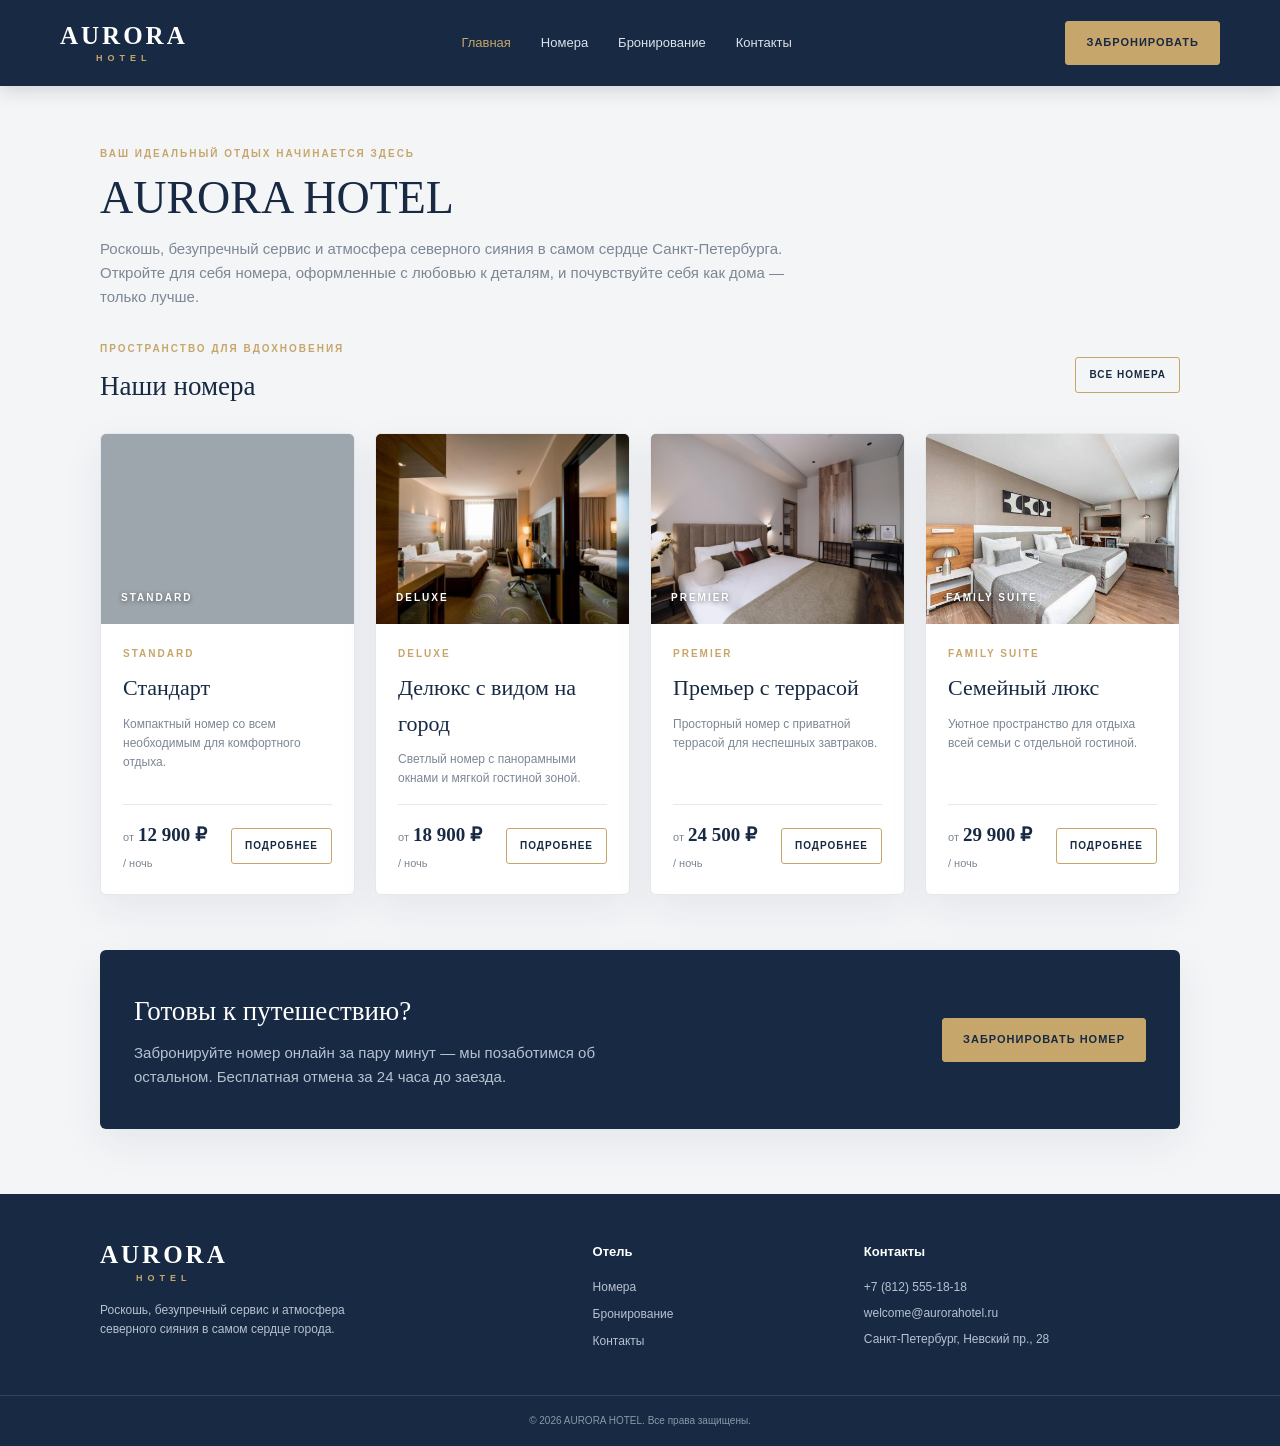
==== index.html @ 2d05b04e "update" ====
<!DOCTYPE html>
<html lang="ru">
<head>
    <meta charset="UTF-8">
    <meta name="viewport" content="width=device-width, initial-scale=1.0">
    <title>AURORA HOTEL — Главная</title>
    <link rel="icon" type="image/svg+xml" href="data:image/svg+xml,%3Csvg xmlns='http://www.w3.org/2000/svg' viewBox='0 0 100 100'%3E%3Crect width='100' height='100' fill='%23172943'/%3E%3Ctext x='50' y='70' font-family='Georgia' font-size='64' fill='%23c6a66b' text-anchor='middle'%3EA%3C/text%3E%3C/svg%3E">
    <link rel="stylesheet" href="styles.css">
</head>
<body>
    <header class="site-header">
        <div class="header-inner">
            <a class="logo" href="index.html">AURORA<span>HOTEL</span></a>
            <nav class="main-nav">
                <a href="index.html" class="active">Главная</a>
                <a href="rooms.html">Номера</a>
                <a href="booking.html">Бронирование</a>
                <a href="contacts.html">Контакты</a>
            </nav>
            <a class="header-button" href="booking.html">Забронировать</a>
        </div>
    </header>

    <main class="container">
        <section class="intro">
            <p class="eyebrow">ВАШ ИДЕАЛЬНЫЙ ОТДЫХ НАЧИНАЕТСЯ ЗДЕСЬ</p>
            <h1>AURORA HOTEL</h1>
            <p class="intro-text">Роскошь, безупречный сервис и атмосфера северного сияния в самом сердце Санкт-Петербурга. Откройте для себя номера, оформленные с любовью к деталям, и почувствуйте себя как дома — только лучше.</p>
        </section>

        <section class="rooms-section">
            <div class="section-heading">
                <div>
                    <p class="eyebrow">ПРОСТРАНСТВО ДЛЯ ВДОХНОВЕНИЯ</p>
                    <h2>Наши номера</h2>
                </div>
                <a class="outline-button" href="rooms.html">Все номера</a>
            </div>
            <div class="rooms-grid">
                <article class="room-card">
                    <div class="room-photo standard-photo"><span class="photo-label">STANDARD</span></div>
                    <div class="room-card-content">
                        <p class="room-category">STANDARD</p>
                        <h3>Стандарт</h3>
                        <p>Компактный номер со всем необходимым для комфортного отдыха.</p>
                        <div class="room-card-bottom">
                            <div><span>от</span><strong>12 900 ₽</strong><small>/ ночь</small></div>
                            <a class="outline-button" href="rooms.html">Подробнее</a>
                        </div>
                    </div>
                </article>
                <article class="room-card">
                    <div class="room-photo deluxe-photo"><span class="photo-label">DELUXE</span></div>
                    <div class="room-card-content">
                        <p class="room-category">DELUXE</p>
                        <h3>Делюкс с видом на город</h3>
                        <p>Светлый номер с панорамными окнами и мягкой гостиной зоной.</p>
                        <div class="room-card-bottom">
                            <div><span>от</span><strong>18 900 ₽</strong><small>/ ночь</small></div>
                            <a class="outline-button" href="rooms.html">Подробнее</a>
                        </div>
                    </div>
                </article>
                <article class="room-card">
                    <div class="room-photo premier-photo"><span class="photo-label">PREMIER</span></div>
                    <div class="room-card-content">
                        <p class="room-category">PREMIER</p>
                        <h3>Премьер с террасой</h3>
                        <p>Просторный номер с приватной террасой для неспешных завтраков.</p>
                        <div class="room-card-bottom">
                            <div><span>от</span><strong>24 500 ₽</strong><small>/ ночь</small></div>
                            <a class="outline-button" href="rooms.html">Подробнее</a>
                        </div>
                    </div>
                </article>
                <article class="room-card">
                    <div class="room-photo family-photo"><span class="photo-label">FAMILY SUITE</span></div>
                    <div class="room-card-content">
                        <p class="room-category">FAMILY SUITE</p>
                        <h3>Семейный люкс</h3>
                        <p>Уютное пространство для отдыха всей семьи с отдельной гостиной.</p>
                        <div class="room-card-bottom">
                            <div><span>от</span><strong>29 900 ₽</strong><small>/ ночь</small></div>
                            <a class="outline-button" href="rooms.html">Подробнее</a>
                        </div>
                    </div>
                </article>
            </div>
        </section>

        <section class="cta-band">
            <div>
                <h2>Готовы к путешествию?</h2>
                <p>Забронируйте номер онлайн за пару минут — мы позаботимся об остальном. Бесплатная отмена за 24 часа до заезда.</p>
            </div>
            <a class="primary-button" href="booking.html">Забронировать номер</a>
        </section>
    </main>

    <footer class="site-footer">
        <div class="footer-inner">
            <div class="footer-about">
                <a class="logo footer-logo" href="index.html">AURORA<span>HOTEL</span></a>
                <p>Роскошь, безупречный сервис и атмосфера северного сияния в самом сердце города.</p>
            </div>
            <div class="footer-column">
                <h3>Отель</h3>
                <a href="rooms.html">Номера</a>
                <a href="booking.html">Бронирование</a>
                <a href="contacts.html">Контакты</a>
            </div>
            <div class="footer-column">
                <h3>Контакты</h3>
                <p>+7 (812) 555-18-18</p>
                <p>welcome@aurorahotel.ru</p>
                <p>Санкт-Петербург, Невский пр., 28</p>
            </div>
        </div>
        <div class="footer-bottom">© 2026 AURORA HOTEL. Все права защищены.</div>
    </footer>
</body>
</html>
---- styles.css ----
:root {
    --navy: #172943;
    --navy-light: #243b5b;
    --gold: #c6a66b;
    --text: #263345;
    --muted: #7c8795;
    --background: #f4f5f7;
    --white: #ffffff;
    --border: #e5e8ed;
    --shadow: 0 14px 40px rgba(26, 43, 68, 0.07);
}

* {
    box-sizing: border-box;
}

html {
    scroll-behavior: smooth;
}

body {
    margin: 0;
    background: var(--background);
    color: var(--text);
    font-family: Arial, Helvetica, sans-serif;
    font-size: 15px;
    line-height: 1.6;
}

a {
    color: inherit;
    text-decoration: none;
}

.site-header {
    background: var(--navy);
    color: var(--white);
    box-shadow: 0 4px 18px rgba(12, 27, 47, 0.16);
}

.header-inner {
    width: min(1160px, calc(100% - 40px));
    min-height: 86px;
    margin: 0 auto;
    display: flex;
    align-items: center;
    justify-content: space-between;
    gap: 28px;
}

.logo {
    display: inline-flex;
    flex-direction: column;
    color: var(--white);
    font-family: Georgia, "Times New Roman", serif;
    font-size: 25px;
    font-weight: bold;
    letter-spacing: 3px;
    line-height: 1.05;
}

.logo span {
    margin-top: 5px;
    color: var(--gold);
    font-family: Arial, sans-serif;
    font-size: 9px;
    letter-spacing: 5px;
    text-align: center;
}

.main-nav {
    display: flex;
    align-items: center;
    gap: 30px;
}

.main-nav a {
    color: #dce3ec;
    font-size: 13px;
    transition: color 0.2s ease;
}

.main-nav a:hover,
.main-nav a.active {
    color: var(--gold);
}

.header-button,
.primary-button {
    display: inline-block;
    border: 1px solid var(--gold);
    border-radius: 3px;
    background: var(--gold);
    color: #172943;
    padding: 12px 20px;
    font-size: 11px;
    font-weight: bold;
    letter-spacing: 1px;
    text-transform: uppercase;
    cursor: pointer;
    transition: background 0.2s ease, transform 0.2s ease;
    font-family: inherit;
}

.header-button:hover,
.primary-button:hover {
    background: #d5b982;
    transform: translateY(-2px);
}

.container {
    width: min(1080px, calc(100% - 40px));
    margin: 0 auto;
}

.intro,
.page-hero {
    padding: 60px 0 32px;
}

.eyebrow,
.room-category {
    margin: 0 0 8px;
    color: var(--gold);
    font-size: 10px;
    font-weight: bold;
    letter-spacing: 2px;
}

h1, h2, h3, p {
    margin-top: 0;
}

h1, h2, h3 {
    color: var(--navy);
    font-family: Georgia, "Times New Roman", serif;
    font-weight: normal;
}

h1 {
    margin-bottom: 12px;
    font-size: clamp(32px, 5vw, 46px);
    line-height: 1.2;
}

h2 {
    margin-bottom: 0;
    font-size: 27px;
}

h3 {
    margin-bottom: 9px;
    font-size: 22px;
}

.intro-text {
    max-width: 720px;
    margin-bottom: 0;
    color: var(--muted);
}

.panel,
.reservation-card,
.room-card {
    border: 1px solid var(--border);
    border-radius: 6px;
    background: var(--white);
    box-shadow: var(--shadow);
}

.panel {
    padding: 30px;
    margin-bottom: 48px;
}

.section-heading {
    display: flex;
    align-items: center;
    justify-content: space-between;
    gap: 20px;
    margin-bottom: 25px;
    flex-wrap: wrap;
}

.step-number {
    color: #d9dde3;
    font-family: Georgia, "Times New Roman", serif;
    font-size: 35px;
}

.booking-grid {
    display: grid;
    grid-template-columns: repeat(4, minmax(0, 1fr));
    gap: 16px;
}

.field {
    display: flex;
    flex-direction: column;
    gap: 8px;
    color: #435064;
    font-size: 12px;
    font-weight: bold;
}

input,
select,
textarea {
    width: 100%;
    min-height: 46px;
    padding: 11px 12px;
    border: 1px solid #dfe4ea;
    border-radius: 3px;
    outline: none;
    background: #fff;
    color: var(--text);
    font: inherit;
    font-size: 13px;
    transition: border-color 0.2s ease, box-shadow 0.2s ease;
}

input:focus,
select:focus,
textarea:focus {
    border-color: var(--gold);
    box-shadow: 0 0 0 3px rgba(198, 166, 107, 0.14);
}

.reservation-section {
    margin-bottom: 48px;
}

.reservation-card {
    display: grid;
    grid-template-columns: 0.9fr 1.1fr;
    overflow: hidden;
}

.room-photo {
    position: relative;
    min-height: 230px;
    overflow: hidden;
    background-color: #9da6ad;
    background-position: center;
    background-size: cover;
    background-repeat: no-repeat;
}

/* --- Фото в карточке "Ваше бронирование" --- */
.reservation-photo {
    min-height: 100%;
    position: relative;
    background-image: url("images/room-deluxe.svg");
}

.reservation-photo::after {
    content: "";
    position: absolute;
    inset: 0;
    background: linear-gradient(135deg, rgba(23, 41, 67, .15), rgba(23, 41, 67, .55));
    pointer-events: none;
}

.reservation-photo.standard-res { background-image: url("images/room-standard.jpg"); }
.reservation-photo.deluxe-res   { background-image: url("images/room-deluxe.jpg"); }
.reservation-photo.premier-res  { background-image: url("images/room-premier.jpeg"); }
.reservation-photo.family-res   { background-image: url("images/room-family.jpg"); }

.photo-label {
    position: absolute;
    bottom: 18px;
    left: 20px;
    z-index: 1;
    color: #fff;
    font-size: 10px;
    font-weight: bold;
    letter-spacing: 2px;
    text-shadow: 0 1px 4px rgba(0, 0, 0, 0.5);
}

.reservation-info {
    padding: 32px;
}

.room-details,
.stay-dates {
    margin-bottom: 7px;
    color: var(--muted);
    font-size: 12px;
}

.room-details span,
.stay-dates span {
    padding: 0 5px;
    color: var(--gold);
}

.price-list {
    margin-top: 22px;
    padding: 17px 0;
    border-top: 1px solid var(--border);
    border-bottom: 1px solid var(--border);
}

.price-list div,
.total-price {
    display: flex;
    justify-content: space-between;
    gap: 15px;
    padding: 5px 0;
    font-size: 13px;
}

.price-list span,
.total-price span {
    color: var(--muted);
}

.price-list strong {
    color: var(--text);
}

.price-list .included {
    color: #4b8a70;
}

.total-price {
    align-items: center;
    padding: 17px 0 20px;
}

.total-price strong {
    color: var(--navy);
    font-family: Georgia, "Times New Roman", serif;
    font-size: 25px;
}

.secure-note {
    margin: 0;
    color: var(--muted);
    font-size: 10px;
}

.guest-panel {
    margin-bottom: 65px;
}

.guest-grid {
    display: grid;
    grid-template-columns: repeat(2, minmax(0, 1fr));
    gap: 18px;
}

.full-width {
    grid-column: 1 / -1;
}

textarea {
    min-height: 105px;
    resize: vertical;
}

.form-actions {
    margin-top: 22px;
    display: flex;
    justify-content: flex-end;
}

.form-actions .primary-button {
    min-width: 280px;
    min-height: 48px;
}

.rooms-section {
    padding-bottom: 55px;
}

.rooms-section > .section-heading {
    margin-bottom: 25px;
}

.rooms-grid {
    display: grid;
    grid-template-columns: repeat(auto-fit, minmax(240px, 1fr));
    gap: 20px;
}

.room-card {
    overflow: hidden;
    transition: transform 0.25s ease, box-shadow 0.25s ease;
    display: flex;
    flex-direction: column;
}

.room-card:hover {
    transform: translateY(-5px);
    box-shadow: 0 18px 45px rgba(26, 43, 68, 0.12);
}

.room-card .room-photo {
    min-height: 190px;
}

/* --- Фото карточек номеров (замени .svg на .jpg при необходимости) --- */
.standard-photo { background-image: url("images/room-standard.jpg"); }
.deluxe-photo   { background-image: url("images/room-deluxe.jpg"); }
.premier-photo  { background-image: url("images/room-premier.jpeg"); }
.family-photo   { background-image: url("images/room-family.jpg"); }

.room-card-content {
    padding: 22px;
    display: flex;
    flex-direction: column;
    flex: 1;
}

.room-card-content > p:not(.room-category) {
    margin-bottom: 16px;
    color: var(--muted);
    font-size: 12px;
}

.amenities {
    list-style: none;
    padding: 0;
    margin: 0 0 18px;
    display: grid;
    grid-template-columns: repeat(2, minmax(0, 1fr));
    gap: 6px 18px;
    font-size: 12px;
    color: var(--text);
}

.amenities li::before {
    content: "✓";
    color: var(--gold);
    font-weight: bold;
    margin-right: 6px;
}

.room-card-bottom {
    display: flex;
    align-items: center;
    justify-content: space-between;
    gap: 10px;
    padding-top: 15px;
    margin-top: auto;
    border-top: 1px solid var(--border);
}

.room-card-bottom div {
    display: flex;
    align-items: baseline;
    flex-wrap: wrap;
    gap: 4px;
}

.room-card-bottom span,
.room-card-bottom small {
    color: var(--muted);
    font-size: 11px;
}

.room-card-bottom strong {
    color: var(--navy);
    font-family: Georgia, "Times New Roman", serif;
    font-size: 19px;
}

.outline-button {
    padding: 9px 13px;
    border: 1px solid var(--gold);
    border-radius: 3px;
    color: var(--navy);
    font-size: 10px;
    font-weight: bold;
    letter-spacing: 1px;
    text-transform: uppercase;
    transition: background 0.2s ease, color 0.2s ease;
    white-space: nowrap;
}

.outline-button:hover {
    background: var(--gold);
    color: var(--white);
}

.cta-band {
    background: var(--navy);
    color: var(--white);
    padding: 40px 34px;
    border-radius: 6px;
    margin: 0 0 65px;
    display: flex;
    align-items: center;
    justify-content: space-between;
    gap: 30px;
    flex-wrap: wrap;
    box-shadow: var(--shadow);
}

.cta-band h2 {
    color: var(--white);
    margin-bottom: 8px;
}

.cta-band p {
    color: #b7c2d0;
    margin-bottom: 0;
    max-width: 540px;
}

.table-wrap {
    background: var(--white);
    border: 1px solid var(--border);
    border-radius: 6px;
    overflow: hidden;
    box-shadow: var(--shadow);
    margin-bottom: 55px;
}

.info-table {
    width: 100%;
    border-collapse: collapse;
    font-size: 13px;
}

.info-table th,
.info-table td {
    padding: 14px 18px;
    border-bottom: 1px solid var(--border);
    text-align: left;
}

.info-table th {
    color: var(--navy);
    font-weight: bold;
    background: #f7f8fa;
    font-size: 12px;
    letter-spacing: 1px;
    text-transform: uppercase;
}

.info-table tr:last-child td {
    border-bottom: none;
}

.contacts-grid {
    display: grid;
    grid-template-columns: 1fr 1fr;
    gap: 24px;
    margin-bottom: 55px;
}

.contact-card {
    background: var(--white);
    border: 1px solid var(--border);
    border-radius: 6px;
    padding: 28px;
    box-shadow: var(--shadow);
}

.contact-card h3 {
    margin-bottom: 16px;
    font-size: 20px;
}

.contact-line {
    margin-bottom: 10px;
    font-size: 13px;
}

.contact-line span {
    display: inline-block;
    min-width: 100px;
    color: var(--muted);
    font-size: 11px;
    letter-spacing: 1px;
    text-transform: uppercase;
}

.contact-line a {
    color: var(--navy);
    border-bottom: 1px dotted var(--gold);
}

.map-placeholder {
    position: relative;
    min-height: 280px;
    border-radius: 6px;
    overflow: hidden;
    display: flex;
    align-items: center;
    justify-content: center;
    border: 1px solid var(--border);
    background: linear-gradient(135deg, #dfe3e8, #b9c0c9);
}

.map-placeholder::before {
    content: "";
    position: absolute;
    inset: 0;
    background-image:
        linear-gradient(rgba(255, 255, 255, 0.55) 1px, transparent 1px),
        linear-gradient(90deg, rgba(255, 255, 255, 0.55) 1px, transparent 1px);
    background-size: 44px 44px;
}

.map-placeholder span {
    position: relative;
    z-index: 1;
    background: var(--white);
    color: var(--navy);
    padding: 10px 18px;
    border-radius: 4px;
    box-shadow: var(--shadow);
    font-size: 12px;
    letter-spacing: 1px;
    text-transform: uppercase;
}

.site-footer {
    background: var(--navy);
    color: #d0d8e2;
}

.footer-inner {
    width: min(1080px, calc(100% - 40px));
    display: grid;
    grid-template-columns: 1.4fr 0.7fr 1fr;
    gap: 50px;
    margin: 0 auto;
    padding: 48px 0 35px;
}

.footer-logo {
    margin-bottom: 18px;
}

.footer-about p,
.footer-column p,
.footer-column a {
    color: #b7c2d0;
    font-size: 12px;
}

.footer-about p {
    max-width: 300px;
    margin-bottom: 0;
}

.footer-column h3 {
    margin-bottom: 15px;
    color: var(--white);
    font-family: Arial, sans-serif;
    font-size: 13px;
    font-weight: bold;
}

.footer-column a {
    display: block;
    margin-bottom: 8px;
    transition: color 0.2s ease;
}

.footer-column a:hover {
    color: var(--gold);
}

.footer-column p {
    margin-bottom: 7px;
}

.footer-bottom {
    padding: 17px 20px;
    border-top: 1px solid rgba(255, 255, 255, 0.12);
    color: #8997a9;
    font-size: 10px;
    text-align: center;
}

/* ===== Калькулятор проживания ===== */
.calc-summary {
    margin-top: 22px;
    padding-top: 22px;
    border-top: 1px solid var(--border);
}

.calc-result-grid {
    display: grid;
    grid-template-columns: repeat(4, minmax(0, 1fr));
    gap: 16px;
    margin-bottom: 18px;
}

.calc-cell {
    display: flex;
    flex-direction: column;
    gap: 4px;
}

.calc-cell span {
    color: var(--muted);
    font-size: 11px;
    letter-spacing: 0.5px;
    text-transform: uppercase;
}

.calc-cell strong {
    color: var(--navy);
    font-family: Georgia, "Times New Roman", serif;
    font-size: 18px;
    font-weight: normal;
}

.calc-total {
    display: flex;
    align-items: center;
    justify-content: space-between;
    gap: 15px;
    padding: 16px 20px;
    background: #f7f8fa;
    border: 1px solid var(--border);
    border-radius: 4px;
}

.calc-total span {
    color: var(--text);
    font-size: 13px;
    font-weight: bold;
}

.calc-total strong {
    color: var(--navy);
    font-family: Georgia, "Times New Roman", serif;
    font-size: 26px;
}

.calc-warning {
    min-height: 18px;
    margin: 10px 0 0;
    color: #c0623d;
    font-size: 12px;
}

@media (max-width: 850px) {
    .booking-grid {
        grid-template-columns: repeat(2, minmax(0, 1fr));
    }

    .reservation-card {
        grid-template-columns: 1fr 1fr;
    }

    .main-nav {
        gap: 16px;
    }

    .contacts-grid {
        grid-template-columns: 1fr;
    }
}

@media (max-width: 600px) {
    .header-inner {
        width: calc(100% - 28px);
        min-height: auto;
        flex-wrap: wrap;
        padding: 17px 0;
        gap: 15px;
    }

    .logo {
        font-size: 21px;
    }

    .main-nav {
        order: 3;
        width: 100%;
        justify-content: space-between;
        gap: 8px;
    }

    .main-nav a {
        font-size: 11px;
    }

    .header-button {
        padding: 10px 12px;
        font-size: 9px;
    }

    .container {
        width: calc(100% - 28px);
    }

    .intro,
    .page-hero {
        padding: 42px 0 24px;
    }

    .panel {
        padding: 21px 17px;
        margin-bottom: 32px;
    }

    .booking-grid,
    .guest-grid,
    .rooms-grid,
    .reservation-card,
    .footer-inner {
        grid-template-columns: 1fr;
    }

    .reservation-photo {
        min-height: 230px;
    }

    .reservation-info {
        padding: 23px 18px;
    }

    .rooms-section {
        padding-bottom: 40px;
    }

    .footer-inner {
        gap: 28px;
        padding: 38px 0 25px;
    }

    .step-number {
        font-size: 27px;
    }

    h2 {
        font-size: 24px;
    }

    .cta-band {
        padding: 26px 20px;
        margin-bottom: 45px;
    }

    .form-actions {
        justify-content: stretch;
    }

    .form-actions .primary-button {
        width: 100%;
        min-width: 0;
    }

    .amenities {
        grid-template-columns: 1fr;
    }

    .calc-result-grid {
        grid-template-columns: repeat(2, minmax(0, 1fr));
    }

    .calc-total {
        flex-direction: column;
        align-items: stretch;
        text-align: center;
        gap: 6px;
    }

    .calc-total strong {
        font-size: 24px;
    }
}
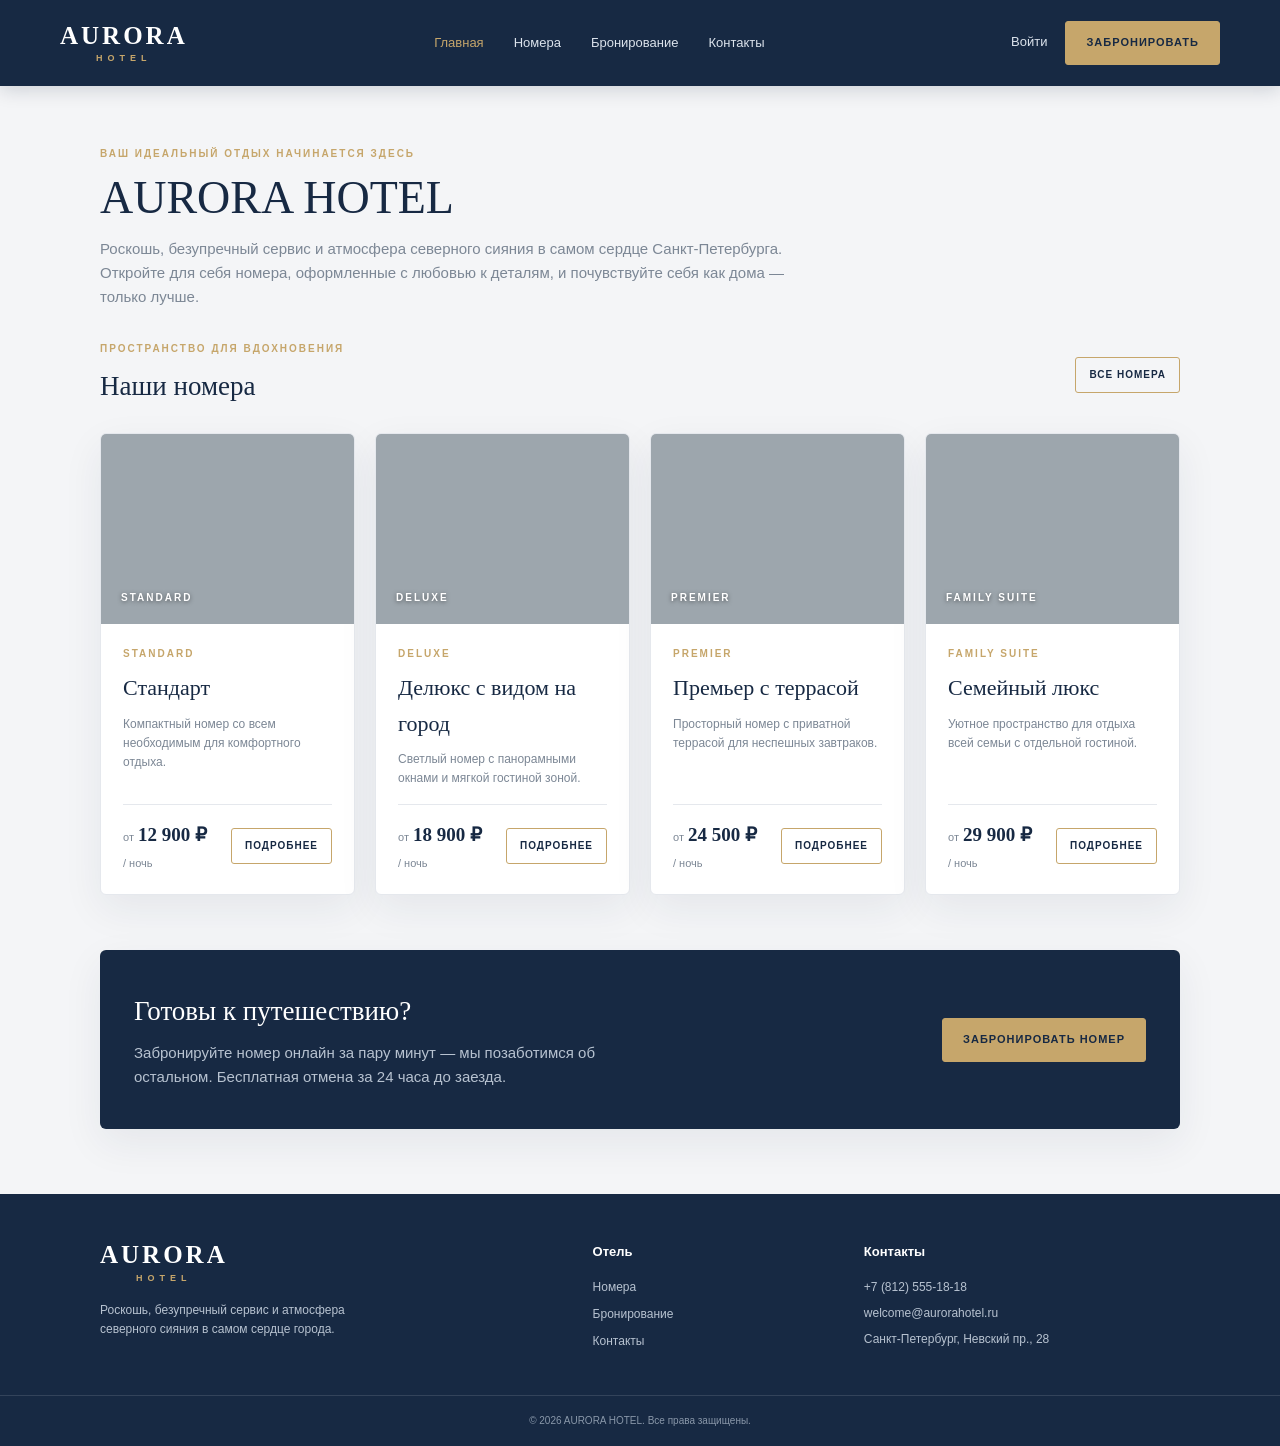
==== commit 85d7b248: "Add files via upload" ====
--- a/index.html
+++ b/index.html
@@ -17,7 +17,10 @@
                 <a href="booking.html">Бронирование</a>
                 <a href="contacts.html">Контакты</a>
             </nav>
-            <a class="header-button" href="booking.html">Забронировать</a>
+            <div class="header-actions">
+                <a class="auth-link" href="register.html" id="auth-link">Войти</a>
+                <a class="header-button" href="booking.html">Забронировать</a>
+            </div>
         </div>
     </header>
 
@@ -45,7 +48,7 @@
                         <p>Компактный номер со всем необходимым для комфортного отдыха.</p>
                         <div class="room-card-bottom">
                             <div><span>от</span><strong>12 900 ₽</strong><small>/ ночь</small></div>
-                            <a class="outline-button" href="rooms.html">Подробнее</a>
+                            <a class="outline-button" href="room.html?id=standard">Подробнее</a>
                         </div>
                     </div>
                 </article>
@@ -57,7 +60,7 @@
                         <p>Светлый номер с панорамными окнами и мягкой гостиной зоной.</p>
                         <div class="room-card-bottom">
                             <div><span>от</span><strong>18 900 ₽</strong><small>/ ночь</small></div>
-                            <a class="outline-button" href="rooms.html">Подробнее</a>
+                            <a class="outline-button" href="room.html?id=deluxe">Подробнее</a>
                         </div>
                     </div>
                 </article>
@@ -69,7 +72,7 @@
                         <p>Просторный номер с приватной террасой для неспешных завтраков.</p>
                         <div class="room-card-bottom">
                             <div><span>от</span><strong>24 500 ₽</strong><small>/ ночь</small></div>
-                            <a class="outline-button" href="rooms.html">Подробнее</a>
+                            <a class="outline-button" href="room.html?id=premier">Подробнее</a>
                         </div>
                     </div>
                 </article>
@@ -81,7 +84,7 @@
                         <p>Уютное пространство для отдыха всей семьи с отдельной гостиной.</p>
                         <div class="room-card-bottom">
                             <div><span>от</span><strong>29 900 ₽</strong><small>/ ночь</small></div>
-                            <a class="outline-button" href="rooms.html">Подробнее</a>
+                            <a class="outline-button" href="room.html?id=family">Подробнее</a>
                         </div>
                     </div>
                 </article>
@@ -118,5 +121,7 @@
         </div>
         <div class="footer-bottom">© 2026 AURORA HOTEL. Все права защищены.</div>
     </footer>
+
+    <script src="script.js"></script>
 </body>
 </html>
--- a/styles.css
+++ b/styles.css
@@ -83,6 +83,24 @@
 .main-nav a:hover,
 .main-nav a.active {
     color: var(--gold);
+}
+
+.header-actions {
+    display: flex;
+    align-items: center;
+    gap: 18px;
+}
+
+.auth-link {
+    color: #dce3ec;
+    font-size: 13px;
+    border-bottom: 1px dotted transparent;
+    transition: color 0.2s ease, border-color 0.2s ease;
+}
+
+.auth-link:hover {
+    color: var(--gold);
+    border-color: var(--gold);
 }
 
 .header-button,
@@ -161,7 +179,12 @@
 
 .panel,
 .reservation-card,
-.room-card {
+.room-card,
+.profile-info-card,
+.booking-item,
+.register-panel,
+.contact-card,
+.detail-price-box {
     border: 1px solid var(--border);
     border-radius: 6px;
     background: var(--white);
@@ -246,7 +269,6 @@
     background-repeat: no-repeat;
 }
 
-/* --- Фото в карточке "Ваше бронирование" --- */
 .reservation-photo {
     min-height: 100%;
     position: relative;
@@ -261,10 +283,10 @@
     pointer-events: none;
 }
 
-.reservation-photo.standard-res { background-image: url("images/room-standard.jpg"); }
-.reservation-photo.deluxe-res   { background-image: url("images/room-deluxe.jpg"); }
-.reservation-photo.premier-res  { background-image: url("images/room-premier.jpeg"); }
-.reservation-photo.family-res   { background-image: url("images/room-family.jpg"); }
+.reservation-photo.standard-res { background-image: url("images/room-standard.svg"); }
+.reservation-photo.deluxe-res   { background-image: url("images/room-deluxe.svg"); }
+.reservation-photo.premier-res  { background-image: url("images/room-premier.svg"); }
+.reservation-photo.family-res   { background-image: url("images/room-family.svg"); }
 
 .photo-label {
     position: absolute;
@@ -401,11 +423,10 @@
     min-height: 190px;
 }
 
-/* --- Фото карточек номеров (замени .svg на .jpg при необходимости) --- */
-.standard-photo { background-image: url("images/room-standard.jpg"); }
-.deluxe-photo   { background-image: url("images/room-deluxe.jpg"); }
-.premier-photo  { background-image: url("images/room-premier.jpeg"); }
-.family-photo   { background-image: url("images/room-family.jpg"); }
+.standard-photo { background-image: url("images/room-standard.svg"); }
+.deluxe-photo   { background-image: url("images/room-deluxe.svg"); }
+.premier-photo  { background-image: url("images/room-premier.svg"); }
+.family-photo   { background-image: url("images/room-family.svg"); }
 
 .room-card-content {
     padding: 22px;
@@ -553,11 +574,7 @@
 }
 
 .contact-card {
-    background: var(--white);
-    border: 1px solid var(--border);
-    border-radius: 6px;
     padding: 28px;
-    box-shadow: var(--shadow);
 }
 
 .contact-card h3 {
@@ -679,7 +696,7 @@
     text-align: center;
 }
 
-/* ===== Калькулятор проживания ===== */
+/* ===== Калькулятор ===== */
 .calc-summary {
     margin-top: 22px;
     padding-top: 22px;
@@ -743,6 +760,314 @@
     font-size: 12px;
 }
 
+/* ===== Профиль и регистрация ===== */
+.profile-hero {
+    display: flex;
+    align-items: center;
+    gap: 24px;
+    flex-wrap: wrap;
+}
+
+.avatar {
+    width: 84px;
+    height: 84px;
+    border-radius: 50%;
+    background: var(--navy);
+    color: var(--gold);
+    font-family: Georgia, "Times New Roman", serif;
+    font-size: 30px;
+    font-weight: bold;
+    display: flex;
+    align-items: center;
+    justify-content: center;
+    letter-spacing: 1px;
+    box-shadow: var(--shadow);
+    flex-shrink: 0;
+}
+
+.profile-info-card {
+    padding: 8px 30px;
+    margin-bottom: 40px;
+}
+
+.profile-info-row {
+    display: flex;
+    justify-content: space-between;
+    gap: 20px;
+    padding: 14px 0;
+    border-bottom: 1px solid var(--border);
+    font-size: 14px;
+}
+
+.profile-info-row:last-child {
+    border-bottom: none;
+}
+
+.profile-info-row span {
+    color: var(--muted);
+    font-size: 11px;
+    letter-spacing: 1px;
+    text-transform: uppercase;
+}
+
+.profile-info-row strong {
+    color: var(--navy);
+    font-weight: normal;
+}
+
+.profile-toolbar {
+    display: flex;
+    justify-content: flex-end;
+    gap: 12px;
+    margin-bottom: 22px;
+    flex-wrap: wrap;
+}
+
+.bookings-list {
+    display: flex;
+    flex-direction: column;
+    gap: 16px;
+    margin-bottom: 55px;
+}
+
+.booking-item {
+    padding: 22px 26px;
+    display: flex;
+    align-items: center;
+    justify-content: space-between;
+    gap: 20px;
+    flex-wrap: wrap;
+}
+
+.booking-item-main h3 {
+    margin-bottom: 6px;
+    font-size: 20px;
+}
+
+.booking-item-main .room-category {
+    margin-bottom: 6px;
+}
+
+.booking-item-main .room-details {
+    margin-bottom: 3px;
+}
+
+.booking-item-price {
+    display: flex;
+    flex-direction: column;
+    align-items: flex-end;
+    gap: 2px;
+    flex-shrink: 0;
+}
+
+.booking-item-price span {
+    color: var(--muted);
+    font-size: 11px;
+    letter-spacing: 1px;
+    text-transform: uppercase;
+}
+
+.booking-item-price strong {
+    color: var(--navy);
+    font-family: Georgia, "Times New Roman", serif;
+    font-size: 22px;
+    font-weight: normal;
+}
+
+.empty-state {
+    text-align: center;
+    padding: 50px 24px;
+    background: var(--white);
+    border: 1px dashed var(--border);
+    border-radius: 6px;
+    margin-bottom: 55px;
+}
+
+.empty-state p {
+    color: var(--muted);
+    margin-bottom: 18px;
+}
+
+.register-panel {
+    max-width: 560px;
+    margin: 0 auto 65px;
+    padding: 32px;
+}
+
+.register-grid {
+    display: grid;
+    grid-template-columns: 1fr 1fr;
+    gap: 16px;
+}
+
+.register-grid .full-width {
+    grid-column: 1 / -1;
+}
+
+.register-error {
+    min-height: 18px;
+    margin: 10px 0 0;
+    color: #c0623d;
+    font-size: 12px;
+    text-align: center;
+}
+
+.register-submit {
+    margin-top: 22px;
+}
+
+.register-submit .primary-button {
+    width: 100%;
+    min-height: 48px;
+}
+
+.register-login-note {
+    margin: 16px 0 0;
+    text-align: center;
+    font-size: 12px;
+    color: var(--muted);
+}
+
+.register-login-note a {
+    color: var(--navy);
+    border-bottom: 1px dotted var(--gold);
+}
+
+/* ===== Страница номера (room.html) ===== */
+.room-breadcrumbs {
+    padding: 25px 0 10px;
+    font-size: 12px;
+    color: var(--muted);
+}
+
+.room-breadcrumbs a {
+    color: var(--muted);
+    text-decoration: underline;
+}
+
+.room-breadcrumbs a:hover {
+    color: var(--navy);
+}
+
+.room-breadcrumbs span {
+    color: var(--navy);
+    font-weight: bold;
+}
+
+.room-detail-layout {
+    display: grid;
+    grid-template-columns: 1.1fr 0.9fr;
+    gap: 40px;
+    margin-bottom: 65px;
+    padding-top: 10px;
+}
+
+.room-gallery {
+    display: flex;
+    flex-direction: column;
+    gap: 12px;
+}
+
+.main-photo-wrapper {
+    width: 100%;
+    aspect-ratio: 4 / 3;
+    border-radius: 6px;
+    overflow: hidden;
+    background: #e0e0e0;
+    box-shadow: var(--shadow);
+}
+
+.main-photo {
+    width: 100%;
+    height: 100%;
+    object-fit: cover;
+    display: block;
+    transition: opacity 0.2s ease;
+}
+
+.thumbnails {
+    display: flex;
+    gap: 10px;
+    overflow-x: auto;
+    padding-bottom: 4px;
+}
+
+.thumb {
+    width: 80px;
+    height: 60px;
+    object-fit: cover;
+    border-radius: 4px;
+    cursor: pointer;
+    opacity: 0.6;
+    border: 2px solid transparent;
+    transition: opacity 0.2s ease, border-color 0.2s ease;
+}
+
+.thumb:hover {
+    opacity: 1;
+}
+
+.thumb.active {
+    opacity: 1;
+    border-color: var(--gold);
+}
+
+.room-detail-info {
+    display: flex;
+    flex-direction: column;
+}
+
+.room-detail-info h1 {
+    margin-bottom: 16px;
+}
+
+.detail-desc {
+    color: var(--text);
+    font-size: 14px;
+    line-height: 1.7;
+    margin-bottom: 24px;
+}
+
+.detail-price-box {
+    padding: 20px;
+    display: flex;
+    align-items: center;
+    justify-content: space-between;
+    gap: 20px;
+    margin-bottom: 30px;
+}
+
+.detail-price-box span {
+    display: block;
+    color: var(--muted);
+    font-size: 11px;
+    text-transform: uppercase;
+    letter-spacing: 1px;
+    margin-bottom: 4px;
+}
+
+.detail-price-box strong {
+    display: block;
+    color: var(--navy);
+    font-family: Georgia, "Times New Roman", serif;
+    font-size: 28px;
+    font-weight: normal;
+}
+
+.room-detail-info h3 {
+    font-size: 18px;
+    margin-bottom: 16px;
+    padding-bottom: 10px;
+    border-bottom: 1px solid var(--border);
+}
+
+.detail-amenities {
+    grid-template-columns: 1fr 1fr;
+    font-size: 13px;
+    gap: 10px 20px;
+}
+
+/* ===== Адаптивность ===== */
 @media (max-width: 850px) {
     .booking-grid {
         grid-template-columns: repeat(2, minmax(0, 1fr));
@@ -758,6 +1083,22 @@
 
     .contacts-grid {
         grid-template-columns: 1fr;
+    }
+
+    .room-detail-layout {
+        grid-template-columns: 1fr;
+        gap: 30px;
+    }
+    
+    .detail-price-box {
+        flex-direction: column;
+        align-items: stretch;
+        text-align: center;
+        gap: 15px;
+    }
+    
+    .detail-price-box .primary-button {
+        width: 100%;
     }
 }
 
@@ -785,6 +1126,10 @@
         font-size: 11px;
     }
 
+    .header-actions {
+        gap: 10px;
+    }
+
     .header-button {
         padding: 10px 12px;
         font-size: 9px;
@@ -869,4 +1214,22 @@
     .calc-total strong {
         font-size: 24px;
     }
+
+    .avatar {
+        width: 68px;
+        height: 68px;
+        font-size: 24px;
+    }
+
+    .register-grid {
+        grid-template-columns: 1fr;
+    }
+
+    .booking-item {
+        padding: 18px 20px;
+    }
+
+    .booking-item-price {
+        align-items: flex-start;
+    }
 }
